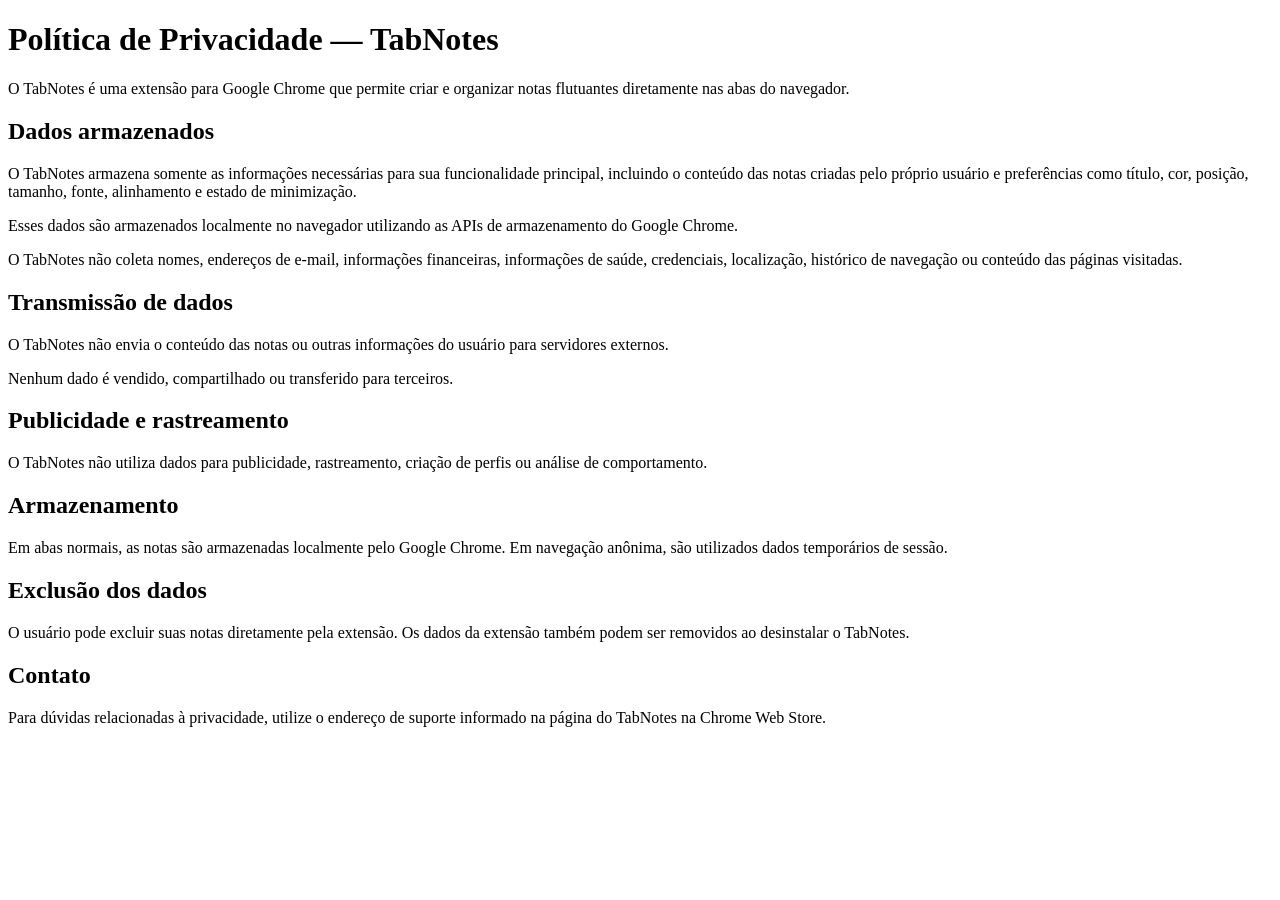
==== docs/privacy.html @ 60507d98 "Add privacy policy" ====
<!DOCTYPE html>
<html lang="pt-BR">
<head>
    <meta charset="UTF-8">
    <meta name="viewport" content="width=device-width, initial-scale=1.0">
    <title>Política de Privacidade - TabNotes</title>
</head>
<body>
    <main>
        <h1>Política de Privacidade — TabNotes</h1>

        <p>
            O TabNotes é uma extensão para Google Chrome que permite criar
            e organizar notas flutuantes diretamente nas abas do navegador.
        </p>

        <h2>Dados armazenados</h2>

        <p>
            O TabNotes armazena somente as informações necessárias para sua
            funcionalidade principal, incluindo o conteúdo das notas criadas
            pelo próprio usuário e preferências como título, cor, posição,
            tamanho, fonte, alinhamento e estado de minimização.
        </p>

        <p>
            Esses dados são armazenados localmente no navegador utilizando
            as APIs de armazenamento do Google Chrome.
        </p>

        <p>
            O TabNotes não coleta nomes, endereços de e-mail, informações
            financeiras, informações de saúde, credenciais, localização,
            histórico de navegação ou conteúdo das páginas visitadas.
        </p>

        <h2>Transmissão de dados</h2>

        <p>
            O TabNotes não envia o conteúdo das notas ou outras informações
            do usuário para servidores externos.
        </p>

        <p>
            Nenhum dado é vendido, compartilhado ou transferido para terceiros.
        </p>

        <h2>Publicidade e rastreamento</h2>

        <p>
            O TabNotes não utiliza dados para publicidade, rastreamento,
            criação de perfis ou análise de comportamento.
        </p>

        <h2>Armazenamento</h2>

        <p>
            Em abas normais, as notas são armazenadas localmente pelo Google
            Chrome. Em navegação anônima, são utilizados dados temporários
            de sessão.
        </p>

        <h2>Exclusão dos dados</h2>

        <p>
            O usuário pode excluir suas notas diretamente pela extensão.
            Os dados da extensão também podem ser removidos ao desinstalar
            o TabNotes.
        </p>

        <h2>Contato</h2>

        <p>
            Para dúvidas relacionadas à privacidade, utilize o endereço de
            suporte informado na página do TabNotes na Chrome Web Store.
        </p>
    </main>
</body>
</html>
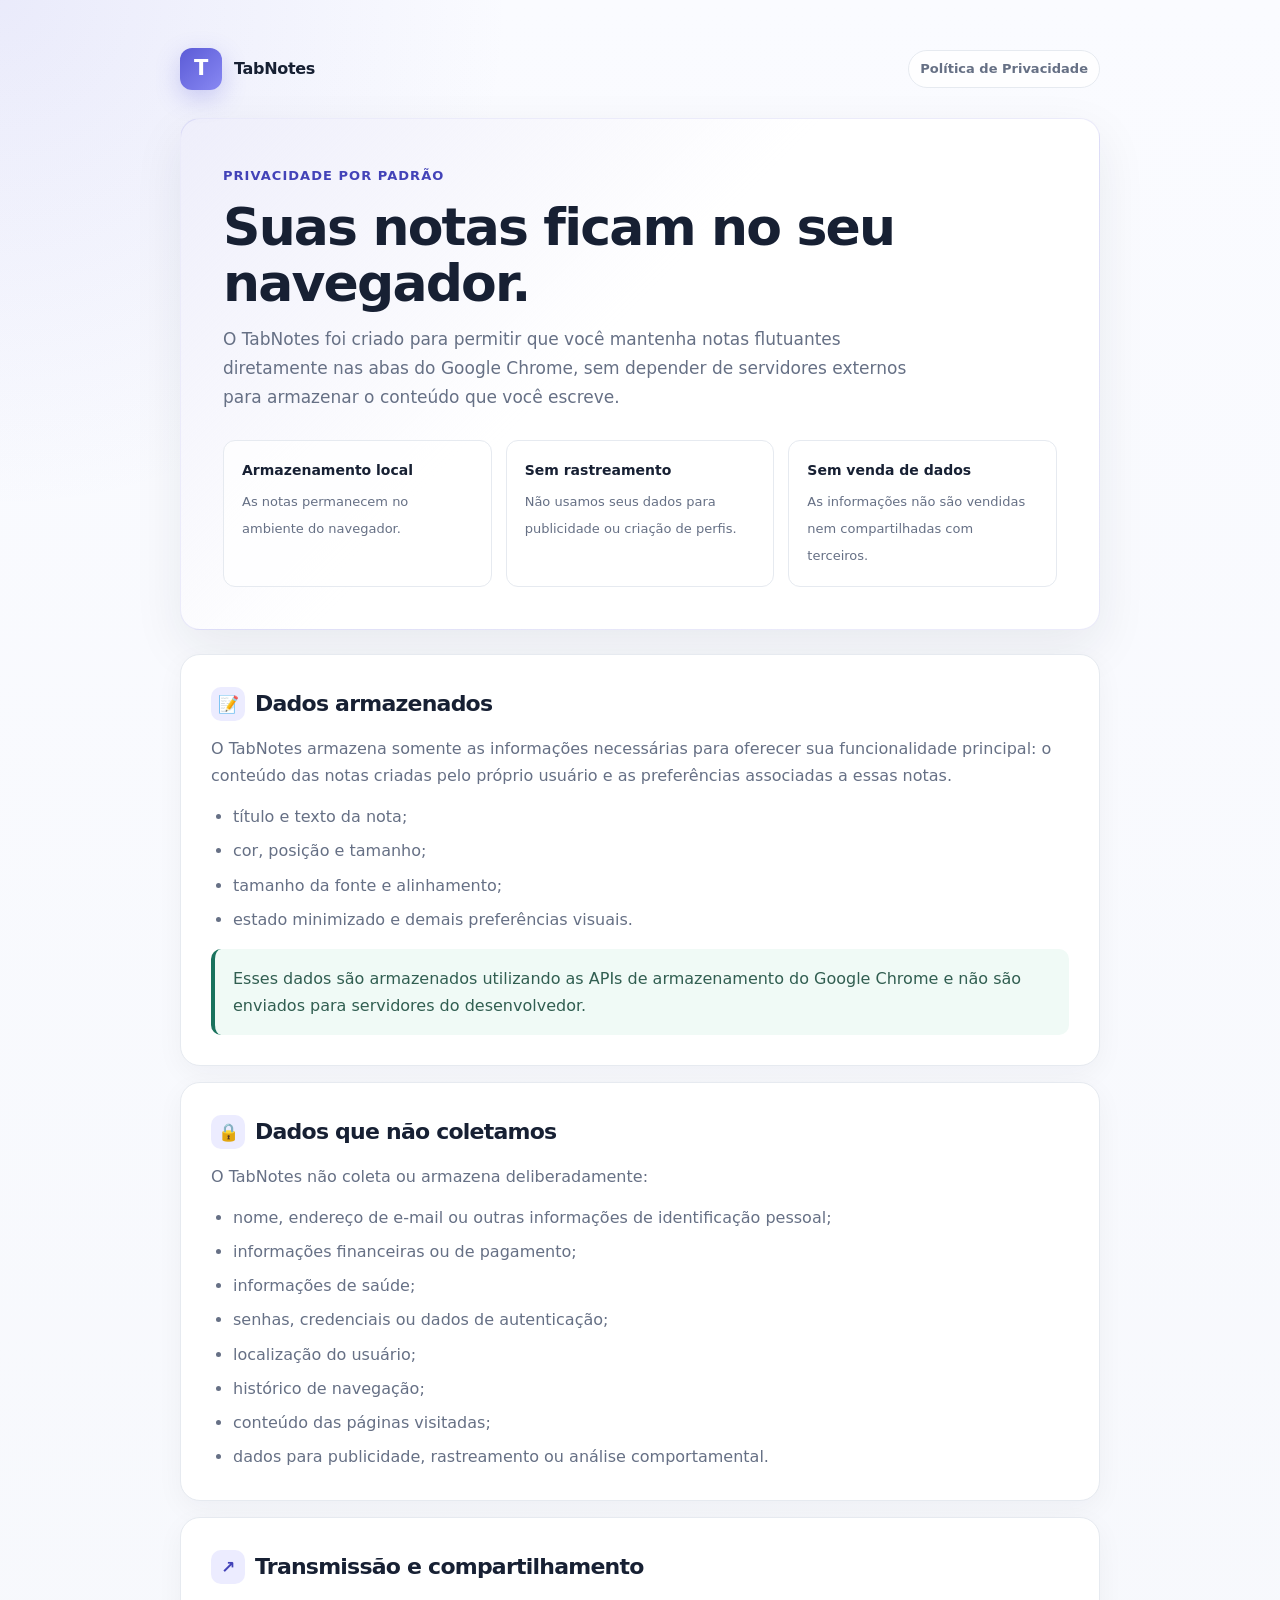
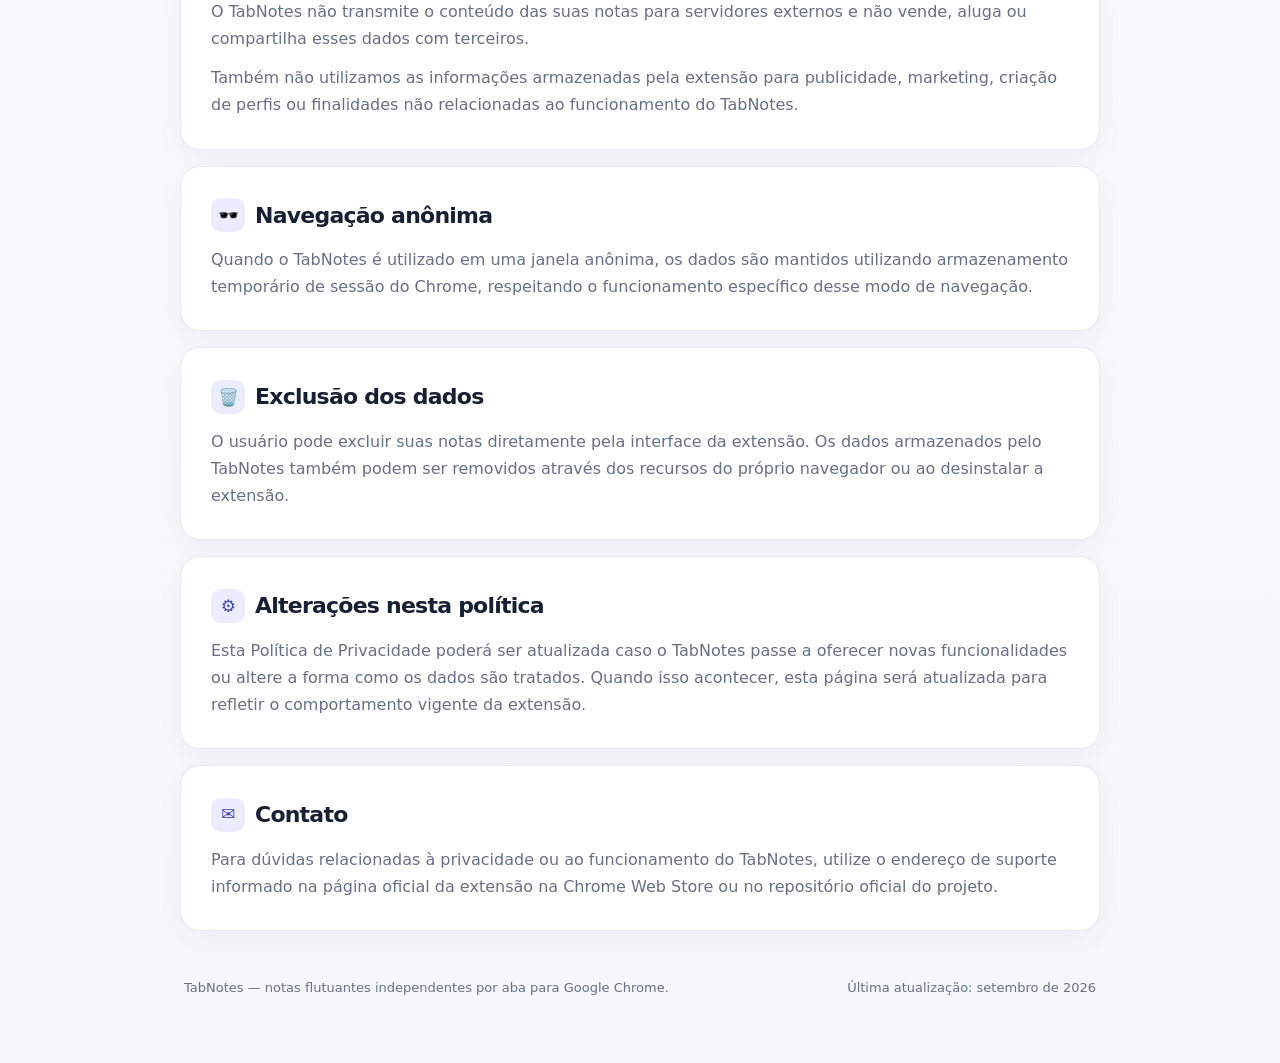
==== commit 82352939: "Privacy avec stile" ====
--- a/docs/privacy.html
+++ b/docs/privacy.html
@@ -1,79 +1,421 @@
 <!DOCTYPE html>
 <html lang="pt-BR">
 <head>
-    <meta charset="UTF-8">
-    <meta name="viewport" content="width=device-width, initial-scale=1.0">
-    <title>Política de Privacidade - TabNotes</title>
+  <meta charset="UTF-8" />
+  <meta name="viewport" content="width=device-width, initial-scale=1.0" />
+  <meta name="color-scheme" content="light" />
+  <meta name="description" content="Política de Privacidade da extensão TabNotes para Google Chrome." />
+  <title>Política de Privacidade — TabNotes</title>
+
+  <style>
+    :root {
+      --bg: #f5f7fb;
+      --surface: #ffffff;
+      --surface-soft: #f8fafc;
+      --text: #172033;
+      --muted: #667085;
+      --border: #e6eaf0;
+      --primary: #5b5bd6;
+      --primary-dark: #4343b8;
+      --accent: #ececff;
+      --success: #19725d;
+      --shadow: 0 18px 50px rgba(23, 32, 51, 0.08);
+      --radius: 20px;
+      --radius-sm: 12px;
+      --max-width: 920px;
+    }
+
+    * {
+      box-sizing: border-box;
+    }
+
+    html {
+      scroll-behavior: smooth;
+    }
+
+    body {
+      margin: 0;
+      min-height: 100vh;
+      font-family:
+        Inter, ui-sans-serif, system-ui, -apple-system, BlinkMacSystemFont,
+        "Segoe UI", sans-serif;
+      color: var(--text);
+      background:
+        radial-gradient(circle at top left, rgba(91, 91, 214, 0.10), transparent 32rem),
+        linear-gradient(180deg, #fafbff 0%, var(--bg) 100%);
+      line-height: 1.7;
+    }
+
+    a {
+      color: var(--primary);
+      text-decoration: none;
+    }
+
+    a:hover {
+      text-decoration: underline;
+    }
+
+    .page {
+      width: min(calc(100% - 32px), var(--max-width));
+      margin: 0 auto;
+      padding: 48px 0 64px;
+    }
+
+    .topbar {
+      display: flex;
+      align-items: center;
+      justify-content: space-between;
+      gap: 16px;
+      margin-bottom: 28px;
+    }
+
+    .brand {
+      display: flex;
+      align-items: center;
+      gap: 12px;
+      font-weight: 700;
+      letter-spacing: -0.02em;
+    }
+
+    .logo {
+      display: grid;
+      place-items: center;
+      width: 42px;
+      height: 42px;
+      border-radius: 12px;
+      color: #fff;
+      background: linear-gradient(135deg, var(--primary), #8888f3);
+      box-shadow: 0 8px 24px rgba(91, 91, 214, 0.28);
+      font-size: 21px;
+    }
+
+    .tag {
+      padding: 7px 11px;
+      border: 1px solid var(--border);
+      border-radius: 999px;
+      background: rgba(255, 255, 255, 0.72);
+      color: var(--muted);
+      font-size: 13px;
+      font-weight: 600;
+      backdrop-filter: blur(10px);
+    }
+
+    .hero {
+      padding: 42px;
+      border: 1px solid rgba(91, 91, 214, 0.12);
+      border-radius: var(--radius);
+      background:
+        linear-gradient(135deg, rgba(91, 91, 214, 0.10), rgba(255, 255, 255, 0.94) 45%),
+        var(--surface);
+      box-shadow: var(--shadow);
+      margin-bottom: 24px;
+    }
+
+    .eyebrow {
+      display: inline-flex;
+      align-items: center;
+      gap: 8px;
+      margin-bottom: 12px;
+      color: var(--primary-dark);
+      font-size: 13px;
+      font-weight: 700;
+      text-transform: uppercase;
+      letter-spacing: 0.08em;
+    }
+
+    h1,
+    h2 {
+      margin-top: 0;
+      letter-spacing: -0.035em;
+    }
+
+    h1 {
+      max-width: 700px;
+      margin-bottom: 14px;
+      font-size: clamp(34px, 6vw, 52px);
+      line-height: 1.08;
+    }
+
+    .hero p {
+      max-width: 720px;
+      margin: 0;
+      color: var(--muted);
+      font-size: 17px;
+    }
+
+    .summary {
+      display: grid;
+      grid-template-columns: repeat(3, 1fr);
+      gap: 14px;
+      margin-top: 28px;
+    }
+
+    .summary-card {
+      padding: 18px;
+      border: 1px solid var(--border);
+      border-radius: var(--radius-sm);
+      background: rgba(255, 255, 255, 0.78);
+    }
+
+    .summary-card strong {
+      display: block;
+      margin-bottom: 4px;
+      font-size: 14px;
+    }
+
+    .summary-card span {
+      color: var(--muted);
+      font-size: 13px;
+    }
+
+    .content {
+      display: grid;
+      gap: 16px;
+    }
+
+    .section {
+      padding: 30px;
+      border: 1px solid var(--border);
+      border-radius: var(--radius);
+      background: var(--surface);
+      box-shadow: 0 8px 28px rgba(23, 32, 51, 0.045);
+    }
+
+    .section h2 {
+      display: flex;
+      align-items: center;
+      gap: 10px;
+      margin-bottom: 12px;
+      font-size: 22px;
+    }
+
+    .icon {
+      display: inline-grid;
+      place-items: center;
+      flex: 0 0 auto;
+      width: 34px;
+      height: 34px;
+      border-radius: 10px;
+      background: var(--accent);
+      color: var(--primary-dark);
+      font-size: 17px;
+    }
+
+    .section p {
+      margin: 0;
+      color: var(--muted);
+    }
+
+    .section p + p {
+      margin-top: 12px;
+    }
+
+    .notice {
+      margin-top: 16px;
+      padding: 16px 18px;
+      border-left: 4px solid var(--success);
+      border-radius: 10px;
+      background: #f0faf6;
+      color: #315e51;
+    }
+
+    ul {
+      margin: 14px 0 0;
+      padding-left: 22px;
+      color: var(--muted);
+    }
+
+    li + li {
+      margin-top: 7px;
+    }
+
+    footer {
+      display: flex;
+      align-items: center;
+      justify-content: space-between;
+      gap: 18px;
+      margin-top: 28px;
+      padding: 18px 4px 0;
+      color: var(--muted);
+      font-size: 13px;
+    }
+
+    .footer-note {
+      max-width: 620px;
+    }
+
+    @media (max-width: 760px) {
+      .page {
+        width: min(calc(100% - 22px), var(--max-width));
+        padding-top: 24px;
+      }
+
+      .hero {
+        padding: 28px 22px;
+      }
+
+      .summary {
+        grid-template-columns: 1fr;
+      }
+
+      .section {
+        padding: 24px 20px;
+      }
+
+      .topbar,
+      footer {
+        align-items: flex-start;
+        flex-direction: column;
+      }
+    }
+  </style>
 </head>
+
 <body>
-    <main>
-        <h1>Política de Privacidade — TabNotes</h1>
-
-        <p>
-            O TabNotes é uma extensão para Google Chrome que permite criar
-            e organizar notas flutuantes diretamente nas abas do navegador.
-        </p>
-
-        <h2>Dados armazenados</h2>
-
-        <p>
-            O TabNotes armazena somente as informações necessárias para sua
-            funcionalidade principal, incluindo o conteúdo das notas criadas
-            pelo próprio usuário e preferências como título, cor, posição,
-            tamanho, fonte, alinhamento e estado de minimização.
-        </p>
-
-        <p>
-            Esses dados são armazenados localmente no navegador utilizando
-            as APIs de armazenamento do Google Chrome.
-        </p>
-
-        <p>
-            O TabNotes não coleta nomes, endereços de e-mail, informações
-            financeiras, informações de saúde, credenciais, localização,
-            histórico de navegação ou conteúdo das páginas visitadas.
-        </p>
-
-        <h2>Transmissão de dados</h2>
-
-        <p>
-            O TabNotes não envia o conteúdo das notas ou outras informações
-            do usuário para servidores externos.
-        </p>
-
-        <p>
-            Nenhum dado é vendido, compartilhado ou transferido para terceiros.
-        </p>
-
-        <h2>Publicidade e rastreamento</h2>
-
-        <p>
-            O TabNotes não utiliza dados para publicidade, rastreamento,
-            criação de perfis ou análise de comportamento.
-        </p>
-
-        <h2>Armazenamento</h2>
-
-        <p>
-            Em abas normais, as notas são armazenadas localmente pelo Google
-            Chrome. Em navegação anônima, são utilizados dados temporários
-            de sessão.
-        </p>
-
-        <h2>Exclusão dos dados</h2>
-
-        <p>
-            O usuário pode excluir suas notas diretamente pela extensão.
-            Os dados da extensão também podem ser removidos ao desinstalar
-            o TabNotes.
-        </p>
-
-        <h2>Contato</h2>
-
-        <p>
-            Para dúvidas relacionadas à privacidade, utilize o endereço de
-            suporte informado na página do TabNotes na Chrome Web Store.
-        </p>
-    </main>
+  <main class="page">
+    <header class="topbar">
+      <div class="brand">
+        <div class="logo" aria-hidden="true">T</div>
+        <span>TabNotes</span>
+      </div>
+
+      <span class="tag">Política de Privacidade</span>
+    </header>
+
+    <section class="hero">
+      <div class="eyebrow">Privacidade por padrão</div>
+
+      <h1>Suas notas ficam no seu navegador.</h1>
+
+      <p>
+        O TabNotes foi criado para permitir que você mantenha notas flutuantes
+        diretamente nas abas do Google Chrome, sem depender de servidores
+        externos para armazenar o conteúdo que você escreve.
+      </p>
+
+      <div class="summary">
+        <div class="summary-card">
+          <strong>Armazenamento local</strong>
+          <span>As notas permanecem no ambiente do navegador.</span>
+        </div>
+
+        <div class="summary-card">
+          <strong>Sem rastreamento</strong>
+          <span>Não usamos seus dados para publicidade ou criação de perfis.</span>
+        </div>
+
+        <div class="summary-card">
+          <strong>Sem venda de dados</strong>
+          <span>As informações não são vendidas nem compartilhadas com terceiros.</span>
+        </div>
+      </div>
+    </section>
+
+    <div class="content">
+      <section class="section">
+        <h2><span class="icon">📝</span> Dados armazenados</h2>
+
+        <p>
+          O TabNotes armazena somente as informações necessárias para oferecer
+          sua funcionalidade principal: o conteúdo das notas criadas pelo
+          próprio usuário e as preferências associadas a essas notas.
+        </p>
+
+        <ul>
+          <li>título e texto da nota;</li>
+          <li>cor, posição e tamanho;</li>
+          <li>tamanho da fonte e alinhamento;</li>
+          <li>estado minimizado e demais preferências visuais.</li>
+        </ul>
+
+        <div class="notice">
+          Esses dados são armazenados utilizando as APIs de armazenamento do
+          Google Chrome e não são enviados para servidores do desenvolvedor.
+        </div>
+      </section>
+
+      <section class="section">
+        <h2><span class="icon">🔒</span> Dados que não coletamos</h2>
+
+        <p>O TabNotes não coleta ou armazena deliberadamente:</p>
+
+        <ul>
+          <li>nome, endereço de e-mail ou outras informações de identificação pessoal;</li>
+          <li>informações financeiras ou de pagamento;</li>
+          <li>informações de saúde;</li>
+          <li>senhas, credenciais ou dados de autenticação;</li>
+          <li>localização do usuário;</li>
+          <li>histórico de navegação;</li>
+          <li>conteúdo das páginas visitadas;</li>
+          <li>dados para publicidade, rastreamento ou análise comportamental.</li>
+        </ul>
+      </section>
+
+      <section class="section">
+        <h2><span class="icon">↗</span> Transmissão e compartilhamento</h2>
+
+        <p>
+          O TabNotes não transmite o conteúdo das suas notas para servidores
+          externos e não vende, aluga ou compartilha esses dados com terceiros.
+        </p>
+
+        <p>
+          Também não utilizamos as informações armazenadas pela extensão para
+          publicidade, marketing, criação de perfis ou finalidades não
+          relacionadas ao funcionamento do TabNotes.
+        </p>
+      </section>
+
+      <section class="section">
+        <h2><span class="icon">🕶️</span> Navegação anônima</h2>
+
+        <p>
+          Quando o TabNotes é utilizado em uma janela anônima, os dados são
+          mantidos utilizando armazenamento temporário de sessão do Chrome,
+          respeitando o funcionamento específico desse modo de navegação.
+        </p>
+      </section>
+
+      <section class="section">
+        <h2><span class="icon">🗑️</span> Exclusão dos dados</h2>
+
+        <p>
+          O usuário pode excluir suas notas diretamente pela interface da
+          extensão. Os dados armazenados pelo TabNotes também podem ser
+          removidos através dos recursos do próprio navegador ou ao
+          desinstalar a extensão.
+        </p>
+      </section>
+
+      <section class="section">
+        <h2><span class="icon">⚙️</span> Alterações nesta política</h2>
+
+        <p>
+          Esta Política de Privacidade poderá ser atualizada caso o TabNotes
+          passe a oferecer novas funcionalidades ou altere a forma como os
+          dados são tratados. Quando isso acontecer, esta página será
+          atualizada para refletir o comportamento vigente da extensão.
+        </p>
+      </section>
+
+      <section class="section">
+        <h2><span class="icon">✉️</span> Contato</h2>
+
+        <p>
+          Para dúvidas relacionadas à privacidade ou ao funcionamento do
+          TabNotes, utilize o endereço de suporte informado na página oficial
+          da extensão na Chrome Web Store ou no repositório oficial do projeto.
+        </p>
+      </section>
+    </div>
+
+    <footer>
+      <div class="footer-note">
+        TabNotes — notas flutuantes independentes por aba para Google Chrome.
+      </div>
+      <div>Última atualização: setembro de 2026</div>
+    </footer>
+  </main>
 </body>
 </html>
+
